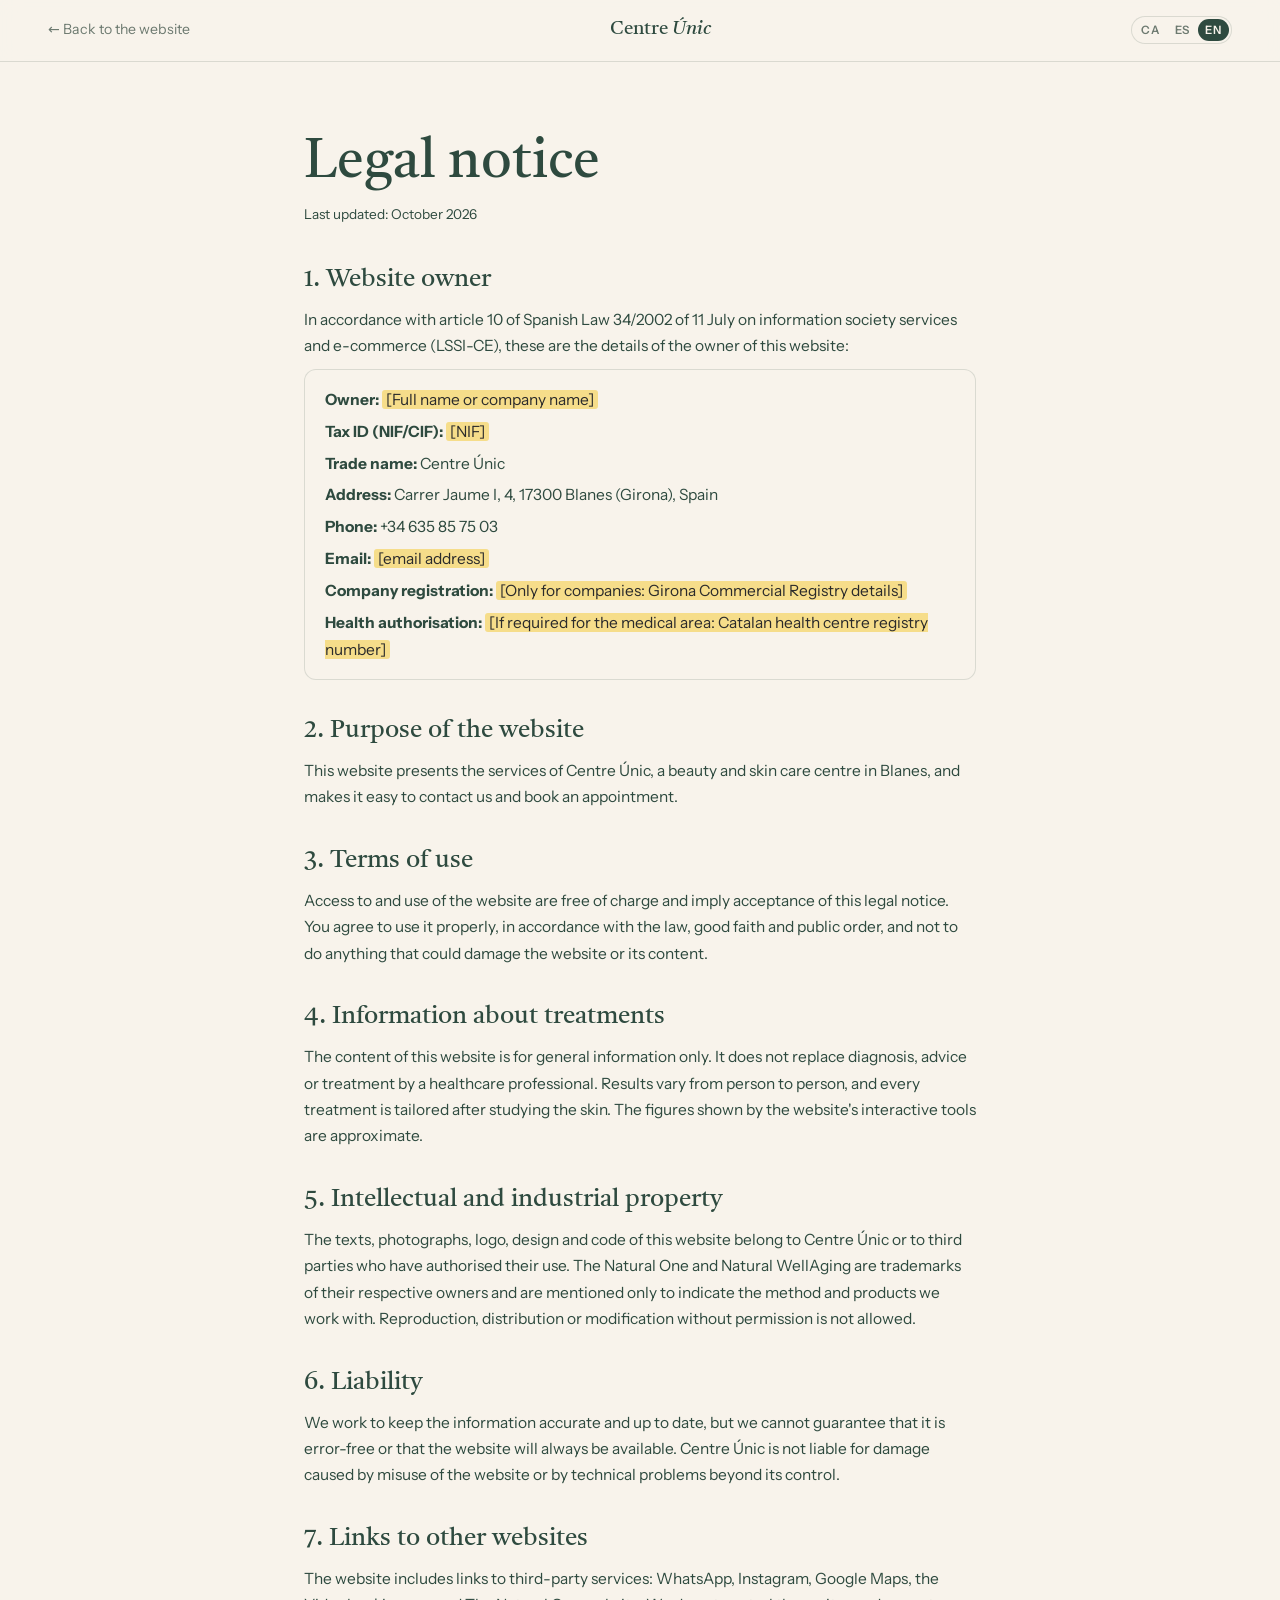
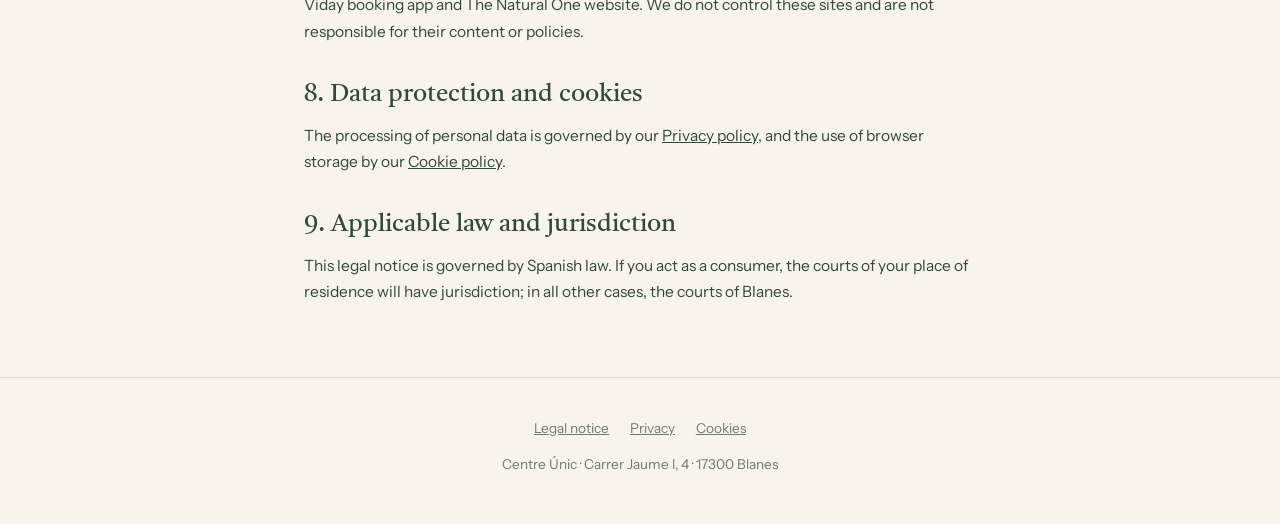
==== avis-legal.html @ db9419ec "Versió final: textos amb el mètode The Natural One, centre de confiança, avís legal, privacitat i co" ====
<!doctype html>
<html lang="ca">
<head>
<meta charset="utf-8">
<meta name="viewport" content="width=device-width, initial-scale=1">
<title>Avís legal · Centre Únic</title>
<meta name="description" content="Informació legal de Centre Únic, centre fisiològic de la pell a Blanes.">
<meta property="og:title" content="Avís legal · Centre Únic">
<meta property="og:description" content="Informació legal de Centre Únic, centre fisiològic de la pell a Blanes.">
<meta property="og:locale" content="ca_ES">
<link rel="icon" href="data:image/svg+xml,%3Csvg xmlns='http://www.w3.org/2000/svg' viewBox='0 0 64 64'%3E%3Crect width='64' height='64' rx='14' fill='%232e4a3f'/%3E%3Ccircle cx='32' cy='32' r='21' fill='none' stroke='%23efe6d8' stroke-width='4' stroke-dasharray='122 10' transform='rotate(14 32 32)'/%3E%3Ccircle cx='52' cy='27' r='2.6' fill='%23c9876b'/%3E%3C/svg%3E">
<link rel="stylesheet" href="css/fonts.css">
<link rel="stylesheet" href="css/legal.css">
</head>
<body data-page="avis">
<header class="lg-top">
  <a class="lg-back" href="./" data-i18n="lg.back">← Tornar a la web</a>
  <a class="lg-brand" href="./">Centre <b>Únic</b></a>
  <div class="lang" role="group" aria-label="Idioma / Language"><button data-lang="ca" aria-pressed="true">CA</button><button data-lang="es" aria-pressed="false">ES</button><button data-lang="en" aria-pressed="false">EN</button></div>
</header>

<main class="lg">
<article data-l="ca">
  <h1>Avís legal</h1>
  <p class="lg-upd">Darrera actualització: octubre de 2026</p>
  <h2>1. Dades del titular</h2>
  <p>En compliment de l'article 10 de la Llei 34/2002, d'11 de juliol, de serveis de la societat de la informació i de comerç electrònic (LSSI-CE), t'informem de les dades del titular d'aquest lloc web:</p>
  <ul class="lg-data">
    <li><b>Titular:</b> <mark>[Nom i cognoms o raó social]</mark></li>
    <li><b>NIF/CIF:</b> <mark>[NIF]</mark></li>
    <li><b>Nom comercial:</b> Centre Únic</li>
    <li><b>Adreça:</b> Carrer Jaume I, 4, 17300 Blanes (Girona)</li>
    <li><b>Telèfon:</b> 635 85 75 03</li>
    <li><b>Correu electrònic:</b> <mark>[correu electrònic]</mark></li>
    <li><b>Dades registrals:</b> <mark>[Només si és una societat: Registre Mercantil de Girona, tom, foli i full]</mark></li>
    <li><b>Autorització sanitària:</b> <mark>[Si l'àrea mèdica ho requereix: número d'inscripció al Registre de centres sanitaris de la Generalitat]</mark></li>
  </ul>
  <h2>2. Objecte del web</h2>
  <p>Aquest lloc web presenta els serveis de Centre Únic, centre d'estètica i de cura de la pell a Blanes, i facilita el contacte i la reserva de cita.</p>
  <h2>3. Condicions d'ús</h2>
  <p>L'accés i l'ús del web són gratuïts i impliquen l'acceptació d'aquest avís legal. Et comprometes a fer-ne un ús correcte, d'acord amb la llei, la bona fe i l'ordre públic, i a no fer cap acció que pugui danyar el web o els seus continguts.</p>
  <h2>4. Informació sobre els tractaments</h2>
  <p>Els continguts del web tenen una finalitat informativa i general. No substitueixen el diagnòstic, el consell ni el tractament d'un professional sanitari. Els resultats depenen de cada persona, i cada tractament es personalitza després d'estudiar la pell. Les dades que mostren les eines interactives del web són orientatives.</p>
  <h2>5. Propietat intel·lectual i industrial</h2>
  <p>Els textos, les fotografies, el logotip, el disseny i el codi d'aquest web pertanyen a Centre Únic o a tercers que n'han autoritzat l'ús. The Natural One i Natural WellAging són marques dels seus titulars i se citen només per indicar el mètode i els productes amb què treballem. No se'n permet la reproducció, distribució ni transformació sense autorització.</p>
  <h2>6. Responsabilitat</h2>
  <p>Treballem perquè la informació sigui correcta i estigui actualitzada, però no podem garantir l'absència d'errors ni la disponibilitat contínua del web. Centre Únic no es fa responsable dels danys derivats d'un ús indegut del web ni de problemes tècnics aliens.</p>
  <h2>7. Enllaços a altres webs</h2>
  <p>El web inclou enllaços a serveis de tercers: WhatsApp, Instagram, Google Maps, l'aplicació de reserves Viday i el web de The Natural One. No controlem aquests llocs ni som responsables dels seus continguts ni de les seves polítiques.</p>
  <h2>8. Protecció de dades i cookies</h2>
  <p>El tractament de les dades personals es regeix per la nostra <a href="privacitat.html">Política de privacitat</a>, i l'ús de l'emmagatzematge del navegador, per la <a href="cookies.html">Política de cookies</a>.</p>
  <h2>9. Llei aplicable i jurisdicció</h2>
  <p>Aquest avís legal es regeix per la legislació espanyola. Si actues com a consumidor/a, seran competents els jutjats i tribunals del teu domicili; en els altres casos, els de Blanes.</p>
</article>

<article data-l="es" hidden>
  <h1>Aviso legal</h1>
  <p class="lg-upd">Última actualización: octubre de 2026</p>
  <h2>1. Datos del titular</h2>
  <p>En cumplimiento del artículo 10 de la Ley 34/2002, de 11 de julio, de servicios de la sociedad de la información y de comercio electrónico (LSSI-CE), te informamos de los datos del titular de este sitio web:</p>
  <ul class="lg-data">
    <li><b>Titular:</b> <mark>[Nombre y apellidos o razón social]</mark></li>
    <li><b>NIF/CIF:</b> <mark>[NIF]</mark></li>
    <li><b>Nombre comercial:</b> Centre Únic</li>
    <li><b>Dirección:</b> Carrer Jaume I, 4, 17300 Blanes (Girona)</li>
    <li><b>Teléfono:</b> 635 85 75 03</li>
    <li><b>Correo electrónico:</b> <mark>[correo electrónico]</mark></li>
    <li><b>Datos registrales:</b> <mark>[Solo si es una sociedad: Registro Mercantil de Girona, tomo, folio y hoja]</mark></li>
    <li><b>Autorización sanitaria:</b> <mark>[Si el área médica lo requiere: número de inscripción en el Registro de centros sanitarios de la Generalitat]</mark></li>
  </ul>
  <h2>2. Objeto del sitio web</h2>
  <p>Este sitio web presenta los servicios de Centre Únic, centro de estética y cuidado de la piel en Blanes, y facilita el contacto y la reserva de cita.</p>
  <h2>3. Condiciones de uso</h2>
  <p>El acceso y el uso del sitio web son gratuitos e implican la aceptación de este aviso legal. Te comprometes a hacer un uso correcto del mismo, de acuerdo con la ley, la buena fe y el orden público, y a no realizar ninguna acción que pueda dañar el sitio o sus contenidos.</p>
  <h2>4. Información sobre los tratamientos</h2>
  <p>Los contenidos del sitio tienen una finalidad informativa y general. No sustituyen el diagnóstico, el consejo ni el tratamiento de un profesional sanitario. Los resultados dependen de cada persona, y cada tratamiento se personaliza después de estudiar la piel. Los datos que muestran las herramientas interactivas del sitio son orientativos.</p>
  <h2>5. Propiedad intelectual e industrial</h2>
  <p>Los textos, las fotografías, el logotipo, el diseño y el código de este sitio pertenecen a Centre Únic o a terceros que han autorizado su uso. The Natural One y Natural WellAging son marcas de sus titulares y se citan solo para indicar el método y los productos con los que trabajamos. No se permite su reproducción, distribución ni transformación sin autorización.</p>
  <h2>6. Responsabilidad</h2>
  <p>Trabajamos para que la información sea correcta y esté actualizada, pero no podemos garantizar la ausencia de errores ni la disponibilidad continua del sitio. Centre Únic no se hace responsable de los daños derivados de un uso indebido del sitio ni de problemas técnicos ajenos.</p>
  <h2>7. Enlaces a otros sitios</h2>
  <p>El sitio incluye enlaces a servicios de terceros: WhatsApp, Instagram, Google Maps, la aplicación de reservas Viday y la web de The Natural One. No controlamos estos sitios ni somos responsables de sus contenidos ni de sus políticas.</p>
  <h2>8. Protección de datos y cookies</h2>
  <p>El tratamiento de los datos personales se rige por nuestra <a href="privacitat.html">Política de privacidad</a>, y el uso del almacenamiento del navegador, por la <a href="cookies.html">Política de cookies</a>.</p>
  <h2>9. Ley aplicable y jurisdicción</h2>
  <p>Este aviso legal se rige por la legislación española. Si actúas como consumidor/a, serán competentes los juzgados y tribunales de tu domicilio; en los demás casos, los de Blanes.</p>
</article>

<article data-l="en" hidden>
  <h1>Legal notice</h1>
  <p class="lg-upd">Last updated: October 2026</p>
  <h2>1. Website owner</h2>
  <p>In accordance with article 10 of Spanish Law 34/2002 of 11 July on information society services and e-commerce (LSSI-CE), these are the details of the owner of this website:</p>
  <ul class="lg-data">
    <li><b>Owner:</b> <mark>[Full name or company name]</mark></li>
    <li><b>Tax ID (NIF/CIF):</b> <mark>[NIF]</mark></li>
    <li><b>Trade name:</b> Centre Únic</li>
    <li><b>Address:</b> Carrer Jaume I, 4, 17300 Blanes (Girona), Spain</li>
    <li><b>Phone:</b> +34 635 85 75 03</li>
    <li><b>Email:</b> <mark>[email address]</mark></li>
    <li><b>Company registration:</b> <mark>[Only for companies: Girona Commercial Registry details]</mark></li>
    <li><b>Health authorisation:</b> <mark>[If required for the medical area: Catalan health centre registry number]</mark></li>
  </ul>
  <h2>2. Purpose of the website</h2>
  <p>This website presents the services of Centre Únic, a beauty and skin care centre in Blanes, and makes it easy to contact us and book an appointment.</p>
  <h2>3. Terms of use</h2>
  <p>Access to and use of the website are free of charge and imply acceptance of this legal notice. You agree to use it properly, in accordance with the law, good faith and public order, and not to do anything that could damage the website or its content.</p>
  <h2>4. Information about treatments</h2>
  <p>The content of this website is for general information only. It does not replace diagnosis, advice or treatment by a healthcare professional. Results vary from person to person, and every treatment is tailored after studying the skin. The figures shown by the website's interactive tools are approximate.</p>
  <h2>5. Intellectual and industrial property</h2>
  <p>The texts, photographs, logo, design and code of this website belong to Centre Únic or to third parties who have authorised their use. The Natural One and Natural WellAging are trademarks of their respective owners and are mentioned only to indicate the method and products we work with. Reproduction, distribution or modification without permission is not allowed.</p>
  <h2>6. Liability</h2>
  <p>We work to keep the information accurate and up to date, but we cannot guarantee that it is error-free or that the website will always be available. Centre Únic is not liable for damage caused by misuse of the website or by technical problems beyond its control.</p>
  <h2>7. Links to other websites</h2>
  <p>The website includes links to third-party services: WhatsApp, Instagram, Google Maps, the Viday booking app and The Natural One website. We do not control these sites and are not responsible for their content or policies.</p>
  <h2>8. Data protection and cookies</h2>
  <p>The processing of personal data is governed by our <a href="privacitat.html">Privacy policy</a>, and the use of browser storage by our <a href="cookies.html">Cookie policy</a>.</p>
  <h2>9. Applicable law and jurisdiction</h2>
  <p>This legal notice is governed by Spanish law. If you act as a consumer, the courts of your place of residence will have jurisdiction; in all other cases, the courts of Blanes.</p>
</article>
</main>

<footer class="lg-foot">
  <nav class="legal-links" aria-label="Legal"><a href="avis-legal.html" data-i18n="l.avis">Avís legal</a><a href="privacitat.html" data-i18n="l.priv">Privacitat</a><a href="cookies.html" data-i18n="l.cook">Cookies</a></nav>
  <p>Centre Únic · Carrer Jaume I, 4 · 17300 Blanes</p>
</footer>
<script src="js/legal.js"></script>
<script src="js/i18n.js"></script>
</body>
</html>
---- css/fonts.css ----
/* Fonts allotjades al mateix servidor (sense connexions a Google) */
@font-face{font-family:'Castoro';font-style:normal;font-weight:400;font-display:swap;src:url(../assets/fonts/castoro-400.woff2) format('woff2')}
@font-face{font-family:'Castoro';font-style:italic;font-weight:400;font-display:swap;src:url(../assets/fonts/castoro-400-italic.woff2) format('woff2')}
@font-face{font-family:'Instrument Sans';font-style:normal;font-weight:400 700;font-display:swap;src:url(../assets/fonts/instrument-sans-var.woff2) format('woff2')}
---- css/legal.css ----
/* Pàgines legals · mateixa paleta que la web (salvia, eucaliptus i sorra) */
:root{--bg:#f8f3eb;--ink:#2e4a3f;--mute:#6d7a70;--accent:#c9876b;--line:rgba(46,74,63,.15);--btn:#2e4a3f;--btn-ink:#f8f3eb;--f-serif:'Castoro',Georgia,serif;--f-sans:'Instrument Sans',system-ui,sans-serif}
*,*::before,*::after{box-sizing:border-box;margin:0;padding:0}
html{background:var(--bg);-webkit-text-size-adjust:100%}
body{background:var(--bg);color:var(--ink);font-family:var(--f-sans);font-size:clamp(15.5px,1vw,17px);line-height:1.7}
a{color:inherit}
:focus-visible{outline:2px solid var(--accent);outline-offset:3px;border-radius:4px}
.lg-top{position:sticky;top:0;z-index:5;display:flex;align-items:center;justify-content:space-between;gap:1rem;padding:14px clamp(16px,4vw,48px);background:color-mix(in srgb,var(--bg) 88%,transparent);backdrop-filter:blur(10px);-webkit-backdrop-filter:blur(10px);border-bottom:1px solid var(--line)}
.lg-back{text-decoration:none;font-size:.88rem;color:var(--mute)}
.lg-back:hover{color:var(--ink)}
.lg-brand{font-family:var(--f-serif);font-size:1.2rem;text-decoration:none}
.lg-brand b{font-weight:400;font-style:italic}
.lang{display:flex;padding:3px;border-radius:100px;box-shadow:inset 0 0 0 1px var(--line)}
.lang button{border:0;background:none;padding:.35em .65em;border-radius:100px;font:600 .72rem var(--f-sans);letter-spacing:.06em;color:var(--mute);cursor:pointer}
.lang button[aria-pressed=true]{background:var(--btn);color:var(--btn-ink)}
.lg{max-width:46rem;margin:0 auto;padding:clamp(40px,8vh,90px) clamp(16px,4vw,32px)}
.lg h1{font-family:var(--f-serif);font-weight:400;font-size:clamp(2.2rem,5vw,3.4rem);line-height:1.1}
.lg-upd{color:var(--mute);font-size:.85rem;margin:.6rem 0 2.4rem}
.lg h2{font-family:var(--f-serif);font-weight:400;font-size:clamp(1.25rem,2vw,1.55rem);line-height:1.25;margin:2.2rem 0 .7rem}
.lg p,.lg li{color:var(--ink)}
.lg p+p{margin-top:.8rem}
.lg ul{padding-left:1.2rem;margin:.6rem 0}
.lg li+li{margin-top:.35rem}
.lg-data{list-style:none;padding:1.1rem 1.3rem!important;border-radius:12px;box-shadow:inset 0 0 0 1px var(--line)}
.lg-table{width:100%;border-collapse:collapse;margin:.8rem 0 1rem;font-size:.95rem}
.lg-table th,.lg-table td{text-align:left;vertical-align:top;padding:.6rem .8rem;border-bottom:1px solid var(--line)}
.lg-table th{width:30%;color:var(--mute);font-weight:500}
mark{background:#f6dd8a;color:#2b2b2b;padding:0 .25em;border-radius:3px}
.lg-foot{padding:2.4rem clamp(16px,4vw,48px) 3rem;border-top:1px solid var(--line);text-align:center;color:var(--mute);font-size:.85rem}
.legal-links{display:flex;flex-wrap:wrap;justify-content:center;gap:1.3rem;margin-bottom:.8rem}
.legal-links a{color:var(--mute)}
.legal-links a:hover{color:var(--ink)}
@media (max-width:600px){.lg-brand{display:none}}
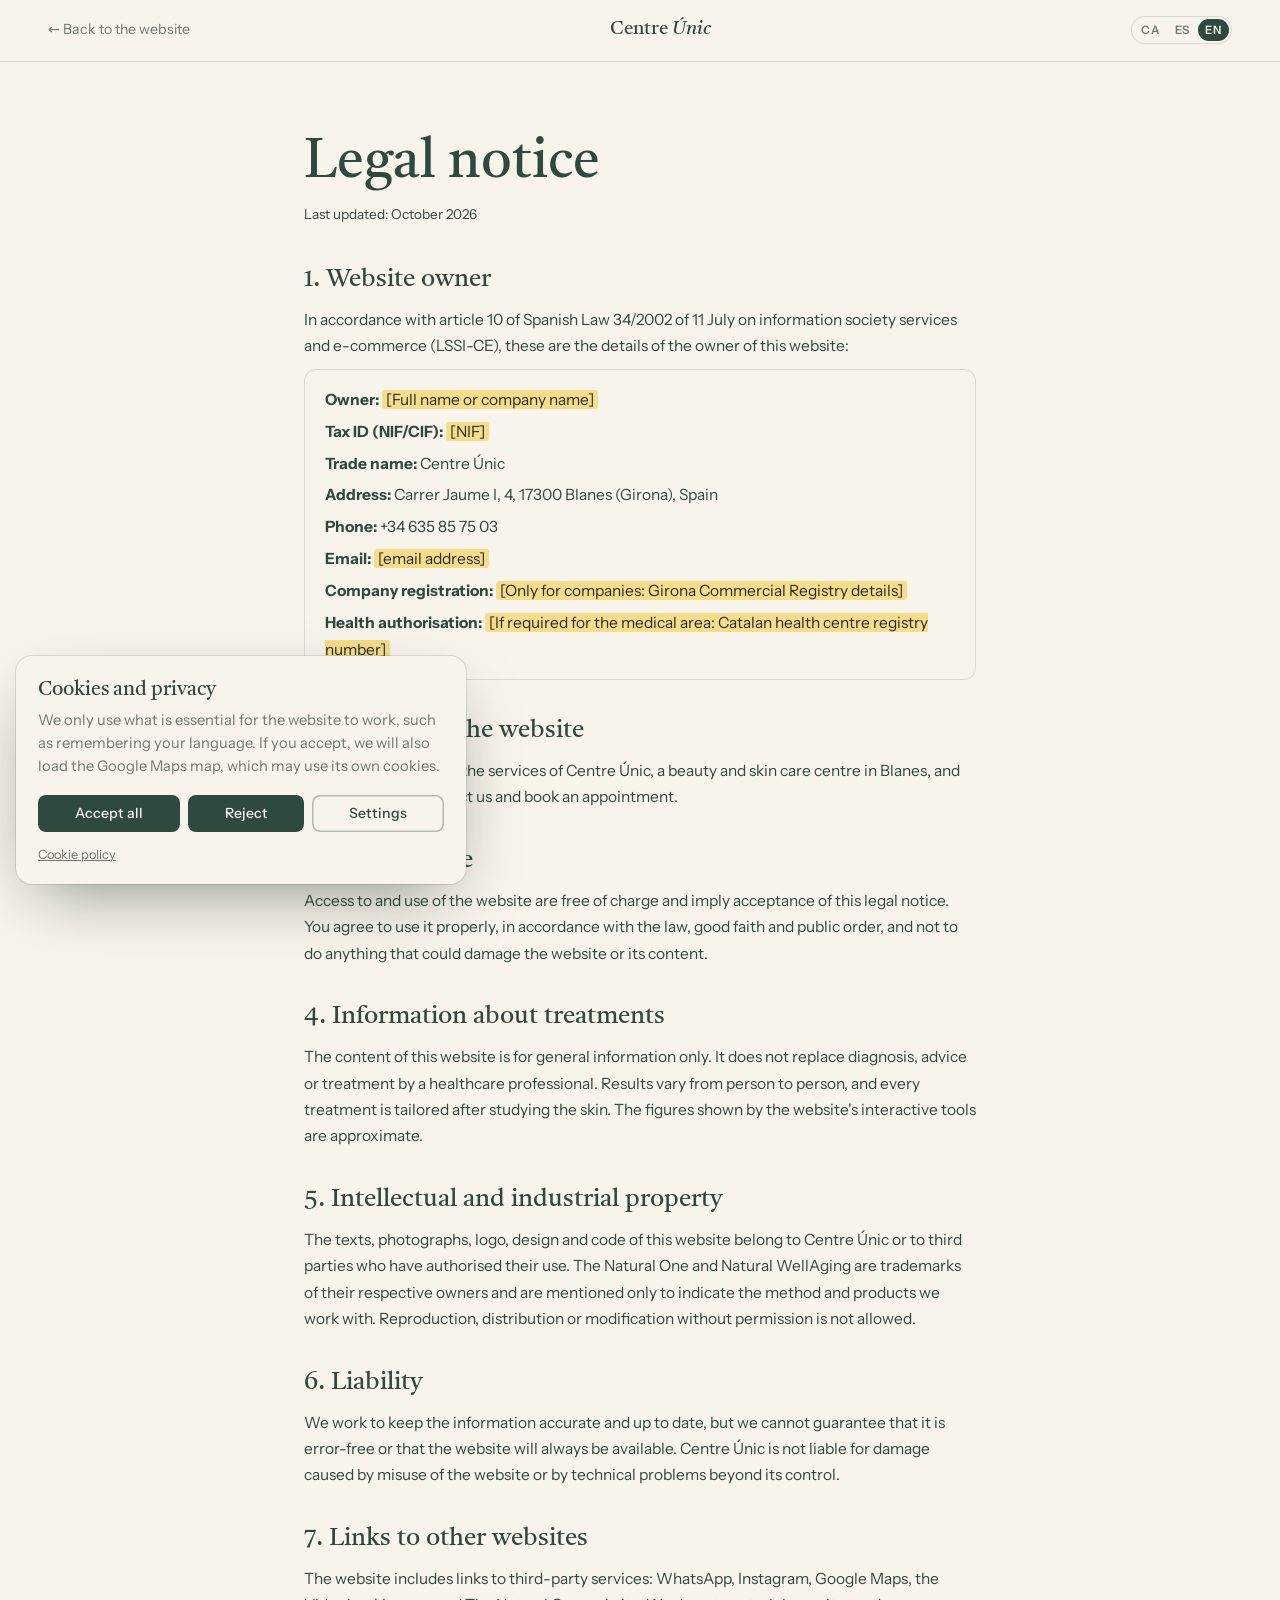
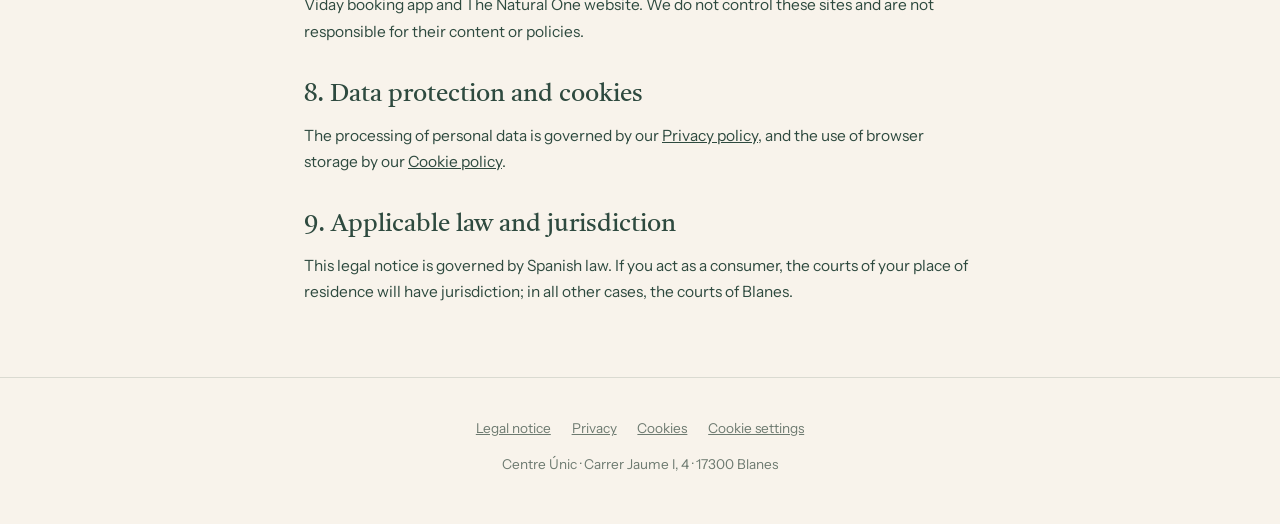
==== commit bcc9f557: "Avís de cookies (acceptar, rebutjar, configurar), mapa amb consentiment i fitxes completes de cada t" ====
--- a/avis-legal.html
+++ b/avis-legal.html
@@ -11,6 +11,7 @@
 <link rel="icon" href="data:image/svg+xml,%3Csvg xmlns='http://www.w3.org/2000/svg' viewBox='0 0 64 64'%3E%3Crect width='64' height='64' rx='14' fill='%232e4a3f'/%3E%3Ccircle cx='32' cy='32' r='21' fill='none' stroke='%23efe6d8' stroke-width='4' stroke-dasharray='122 10' transform='rotate(14 32 32)'/%3E%3Ccircle cx='52' cy='27' r='2.6' fill='%23c9876b'/%3E%3C/svg%3E">
 <link rel="stylesheet" href="css/fonts.css">
 <link rel="stylesheet" href="css/legal.css">
+<link rel="stylesheet" href="css/consent.css">
 </head>
 <body data-page="avis">
 <header class="lg-top">
@@ -121,10 +122,11 @@
 </main>
 
 <footer class="lg-foot">
-  <nav class="legal-links" aria-label="Legal"><a href="avis-legal.html" data-i18n="l.avis">Avís legal</a><a href="privacitat.html" data-i18n="l.priv">Privacitat</a><a href="cookies.html" data-i18n="l.cook">Cookies</a></nav>
+  <nav class="legal-links" aria-label="Legal"><a href="avis-legal.html" data-i18n="l.avis">Avís legal</a><a href="privacitat.html" data-i18n="l.priv">Privacitat</a><a href="cookies.html" data-i18n="l.cook">Cookies</a><button type="button" class="cc-open" data-cc-open data-i18n="l.cfg">Configurar cookies</button></nav>
   <p>Centre Únic · Carrer Jaume I, 4 · 17300 Blanes</p>
 </footer>
 <script src="js/legal.js"></script>
 <script src="js/i18n.js"></script>
+<script src="js/consent.js"></script>
 </body>
 </html>
--- a/css/legal.css
+++ b/css/legal.css
@@ -31,3 +31,8 @@
 .legal-links a{color:var(--mute)}
 .legal-links a:hover{color:var(--ink)}
 @media (max-width:600px){.lg-brand{display:none}}
+.lg-h3{font-family:var(--f-sans);font-weight:600;font-size:1rem;margin:1.4rem 0 .2rem}
+.lg-table th{word-break:break-word}
+.lg-btn{padding:.75em 1.3em;border:0;border-radius:8px;background:var(--btn);color:var(--btn-ink);font:500 .92rem var(--f-sans);cursor:pointer}
+.lg-btn:hover{background:var(--accent);color:#fff}
+.legal-links .cc-open{font-size:inherit}
--- a/css/consent.css
+++ b/css/consent.css
@@ -0,0 +1,33 @@
+/* Avís de cookies i mapa amb consentiment · salvia, eucaliptus i sorra */
+:root{--cc-bg:#f8f3eb;--cc-ink:#2e4a3f;--cc-mute:#6d7a70;--cc-line:rgba(46,74,63,.14);--cc-pri:#2e4a3f;--cc-pri-ink:#f8f3eb;--cc-acc:#c9876b;}
+.cc{position:fixed;left:16px;bottom:16px;z-index:200;width:min(450px,calc(100vw - 32px));max-height:calc(100vh - 32px);overflow:auto;padding:22px 22px 18px;border-radius:16px;background:var(--cc-bg);color:var(--cc-ink);box-shadow:0 24px 70px -24px rgba(20,35,28,.55),0 0 0 1px var(--cc-line);font:400 .92rem/1.55 'Instrument Sans',system-ui,sans-serif;opacity:0;translate:0 14px;transition:opacity .45s cubic-bezier(.22,1,.36,1),translate .55s cubic-bezier(.22,1,.36,1)}
+.cc.is-on{opacity:1;translate:0 0}
+.cc[hidden],.cc__view[hidden]{display:none}
+.cc__t{font-family:'Castoro',Georgia,serif;font-size:1.25rem;line-height:1.2;margin:0 0 .45rem}
+.cc__p{color:var(--cc-mute);margin:0}
+.cc__btns{display:flex;flex-wrap:wrap;gap:.5rem;margin-top:1.1rem}
+.cc__b{flex:1 1 auto;padding:.72em 1.05em;border:0;border-radius:8px;background:transparent;color:var(--cc-ink);box-shadow:inset 0 0 0 1.5px rgba(46,74,63,.35);font:500 .88rem/1.2 'Instrument Sans',system-ui,sans-serif;cursor:pointer;transition:background-color .25s,color .25s}
+.cc__b--pri{background:var(--cc-pri);color:var(--cc-pri-ink);box-shadow:none}
+.cc__b:hover{background:var(--cc-acc);color:#fff;box-shadow:none}
+.cc__b:focus-visible,.cc__pol:focus-visible{outline:2px solid var(--cc-acc);outline-offset:2px}
+.cc__pol{display:inline-block;margin-top:.8rem;font-size:.8rem;color:var(--cc-mute)}
+.cc__cat{display:flex;justify-content:space-between;align-items:flex-start;gap:1rem;padding:.85rem 0;border-top:1px solid var(--cc-line)}
+.cc__cat b{font-weight:600}
+.cc__cat p{margin:.2rem 0 0;color:var(--cc-mute);font-size:.84rem}
+.cc__always{flex:none;font-size:.76rem;color:var(--cc-mute);white-space:nowrap;padding-top:.15rem}
+.cc__sw{position:relative;flex:none;cursor:pointer;padding-top:.1rem}
+.cc__sw input{position:absolute;opacity:0;width:1px;height:1px}
+.cc__sw i{display:block;width:44px;height:25px;border-radius:99px;background:rgba(46,74,63,.25);position:relative;transition:background-color .25s}
+.cc__sw i::after{content:"";position:absolute;top:3px;left:3px;width:19px;height:19px;border-radius:50%;background:#fff;box-shadow:0 1px 3px rgba(0,0,0,.2);transition:translate .25s cubic-bezier(.22,1,.36,1)}
+.cc__sw input:checked+i{background:var(--cc-pri)}
+.cc__sw input:checked+i::after{translate:19px 0}
+.cc__sw input:focus-visible+i{outline:2px solid var(--cc-acc);outline-offset:2px}
+.cc__sr{position:absolute;width:1px;height:1px;overflow:hidden;clip:rect(0 0 0 0);white-space:nowrap}
+@media (max-width:600px){.cc{left:8px;right:8px;bottom:8px;width:auto;padding:18px 18px 14px}}
+
+.cc-map{position:relative;width:100%;max-width:560px;aspect-ratio:16/10;margin-top:2rem;border-radius:10px;overflow:hidden;background:rgba(46,74,63,.06);box-shadow:inset 0 0 0 1px rgba(46,74,63,.14)}
+.cc-map iframe{position:absolute;inset:0;width:100%;height:100%;border:0}
+.cc-map__ph{position:absolute;inset:0;display:flex;flex-direction:column;align-items:center;justify-content:center;gap:1rem;padding:1.5rem;text-align:center;color:#6d7a70;font-size:.92rem}
+.cc-map__ph .cc__b{flex:none}
+.cc-open{background:none;border:0;padding:0;font:inherit;color:var(--cc-mute);text-decoration:underline;cursor:pointer}
+@media (prefers-reduced-motion:reduce){.cc{transition:none}}
